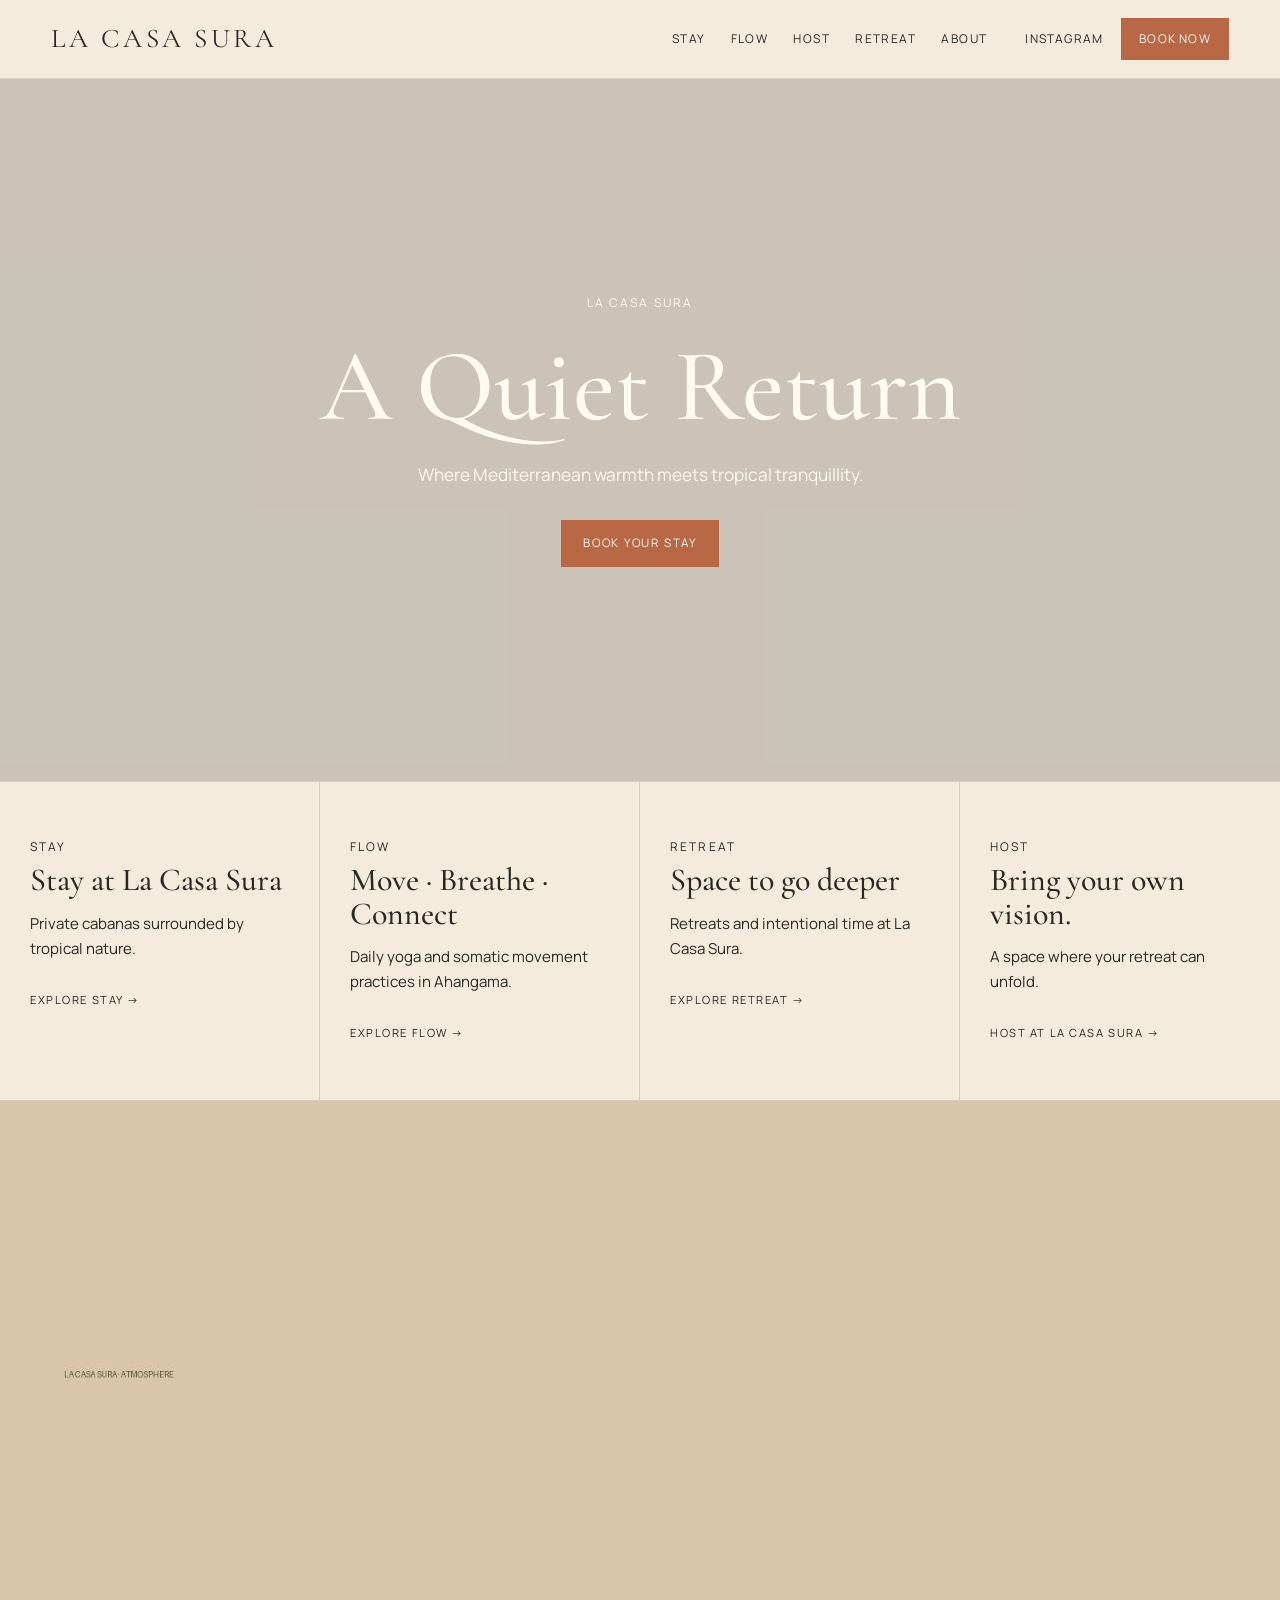
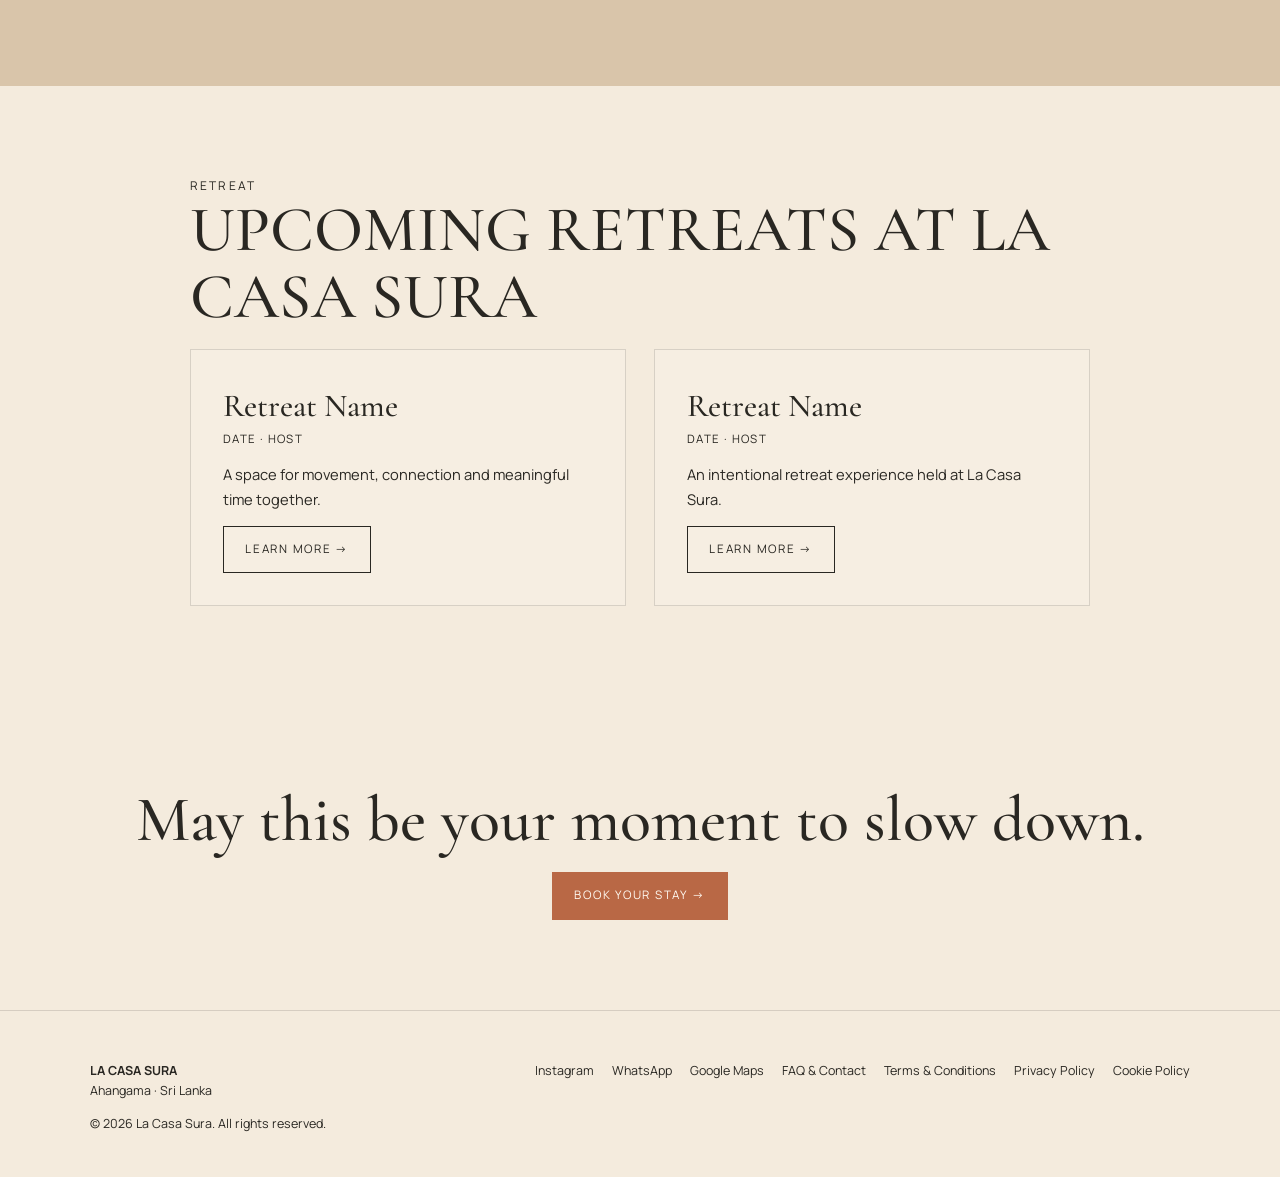
==== index.html @ aa22230a "Initial commit" ====
<!doctype html><html lang='en'><head><title>Home · La Casa Sura</title><meta charset="utf-8"><meta name="viewport" content="width=device-width,initial-scale=1">
<link rel="preconnect" href="https://fonts.googleapis.com"><link rel="preconnect" href="https://fonts.gstatic.com" crossorigin>
<link href="https://fonts.googleapis.com/css2?family=Cormorant+Garamond:wght@400;500;600&family=Manrope:wght@400;500;600&display=swap" rel="stylesheet">
<link rel="stylesheet" href="/css/style.css"></head><body><header class="site-header"><nav class="nav">
<a class="logo" href="/index.html">LA CASA SURA</a>
<div class="navlinks"><a href="/stay.html">STAY</a><a href="/flow.html">FLOW</a><a href="/host.html">HOST</a><a href="/retreat.html">RETREAT</a><a href="/about.html">ABOUT</a></div>
<div class="nav-right"><a href="https://www.instagram.com/lacasura.srilanka/" target="_blank">INSTAGRAM</a><a class="book" href="/booking/">BOOK NOW</a><button class="mobile-menu" aria-label="Menu">☰</button></div>
</nav></header>
<section class="hero"><div class="hero-content"><div class="eyebrow">LA CASA SURA</div><h1>A Quiet Return</h1><p>Where Mediterranean warmth meets tropical tranquillity.</p><a class="btn fill" href="/booking/">BOOK YOUR STAY</a></div></section>
<section class="pillars">
<div class="pillar"><div class="eyebrow">STAY</div><h3>Stay at La Casa Sura</h3><p>Private cabanas surrounded by tropical nature.</p><a href="/stay.html">EXPLORE STAY →</a></div>
<div class="pillar"><div class="eyebrow">FLOW</div><h3>Move · Breathe · Connect</h3><p>Daily yoga and somatic movement practices in Ahangama.</p><a href="/flow.html">EXPLORE FLOW →</a></div>
<div class="pillar"><div class="eyebrow">RETREAT</div><h3>Space to go deeper</h3><p>Retreats and intentional time at La Casa Sura.</p><a href="/retreat.html">EXPLORE RETREAT →</a></div>
<div class="pillar"><div class="eyebrow">HOST</div><h3>Bring your own vision.</h3><p>A space where your retreat can unfold.</p><a href="/host.html">HOST AT LA CASA SURA →</a></div>
</section>
<div class="atmosphere" style="background-image:url('/images/atmosphere.jpg')"></div>
<section class="section"><div class="narrow"><div class="eyebrow">RETREAT</div><h2>UPCOMING RETREATS AT LA CASA SURA</h2><div class="cards">
<div class="card"><h3>Retreat Name</h3><div class="meta">DATE · HOST</div><p>A space for movement, connection and meaningful time together.</p><a class="btn" href="#">LEARN MORE →</a></div>
<div class="card"><h3>Retreat Name</h3><div class="meta">DATE · HOST</div><p>An intentional retreat experience held at La Casa Sura.</p><a class="btn" href="#">LEARN MORE →</a></div>
</div></div></section>
<section class="section center"><h2>May this be your moment to slow down.</h2><a class="btn fill" href="/booking/">BOOK YOUR STAY →</a></section>
<footer><div class="footer-row"><div><strong>LA CASA SURA</strong><br>Ahangama · Sri Lanka</div>
<div class="footer-links"><a href="https://www.instagram.com/lacasura.srilanka/">Instagram</a><a href="https://wa.me/94766082019">WhatsApp</a><a href="https://maps.app.goo.gl/JEANWprcjyL8evJA9">Google Maps</a><a href="/contact.html">FAQ & Contact</a><a href="/legal/terms.html">Terms & Conditions</a><a href="/legal/privacy.html">Privacy Policy</a><a href="/legal/cookies.html">Cookie Policy</a></div></div>
<p>© 2026 La Casa Sura. All rights reserved.</p></footer></body></html>
---- css/style.css ----
:root{
  --ivory:#F4EBDD; --sand:#D9C5AA; --terracotta:#B96845; --olive:#4F5235;
  --sage:#8A9470; --wood:#7A5138; --charcoal:#292722; --white:#fffaf2;
}
*{box-sizing:border-box} html{scroll-behavior:smooth}
body{margin:0;background:var(--ivory);color:var(--charcoal);font-family:Manrope,Arial,sans-serif;line-height:1.65}
h1,h2,h3,.brand{font-family:"Cormorant Garamond",Georgia,serif;font-weight:500;line-height:1.05}
h1{font-size:clamp(3.4rem,8vw,7rem);margin:.2em 0}
h2{font-size:clamp(2.4rem,5vw,4.4rem);margin:0 0 .3em}
h3{font-size:2rem;margin:.2em 0}
p{max-width:720px}.eyebrow{font-size:.75rem;letter-spacing:.18em;text-transform:uppercase}
a{color:inherit;text-decoration:none}.site-header{position:sticky;top:0;z-index:20;background:var(--ivory);border-bottom:1px solid rgba(41,39,34,.12)}
.nav{height:78px;display:flex;align-items:center;gap:28px;padding:0 4vw}
.logo{font-family:"Cormorant Garamond",Georgia,serif;font-size:27px;letter-spacing:.13em;white-space:nowrap}
.navlinks{display:flex;gap:25px;margin-left:auto;font-size:.75rem;letter-spacing:.12em}
.navlinks a:hover{text-decoration:underline;text-underline-offset:5px}.nav-right{display:flex;align-items:center;gap:18px;margin-left:10px;font-size:.75rem;letter-spacing:.1em}
.book{background:var(--terracotta);color:var(--white);padding:11px 18px}.mobile-menu{display:none}
.hero{min-height:78vh;display:grid;place-items:center;text-align:center;position:relative;overflow:hidden}
.hero-media{position:absolute;inset:0;width:100%;height:100%;object-fit:cover}
.hero::after{content:"";position:absolute;inset:0;background:rgba(41,39,34,.2)}
.hero-content{position:relative;z-index:2;color:var(--white);padding:70px 6vw}
.hero-content p{margin:15px auto 30px;font-size:1.08rem}
.btn{display:inline-block;padding:13px 21px;border:1px solid currentColor;font-size:.73rem;letter-spacing:.15em;text-transform:uppercase}
.btn.fill{background:var(--terracotta);border-color:var(--terracotta);color:var(--white)}
.section{padding:90px 7vw}.narrow{max-width:900px;margin:auto}.center{text-align:center;margin-left:auto;margin-right:auto}
.pillars{display:grid;grid-template-columns:repeat(4,1fr);border-top:1px solid rgba(41,39,34,.15);border-bottom:1px solid rgba(41,39,34,.15)}
.pillar{padding:55px 30px;border-right:1px solid rgba(41,39,34,.15)}.pillar:last-child{border-right:0}
.pillar p{font-size:.94rem;min-height:58px}.pillar a{font-size:.7rem;letter-spacing:.14em;text-transform:uppercase}
.atmosphere{height:65vh;min-height:430px;background-size:cover;background-position:center;display:grid;place-items:center}
.cards{display:grid;grid-template-columns:repeat(2,1fr);gap:28px}
.card{border:1px solid rgba(41,39,34,.15);padding:32px;background:rgba(255,255,255,.15)}
.card .meta{font-size:.72rem;letter-spacing:.12em;text-transform:uppercase}.card p{font-size:.92rem}
.room-grid{display:grid;grid-template-columns:repeat(2,1fr);gap:24px}.room{overflow:hidden;background:rgba(255,255,255,.18);border:1px solid rgba(41,39,34,.12)}
.room-media{height:360px;background:var(--sand);background-size:cover;background-position:center}.room-body{padding:28px}.room-body ul{padding-left:20px}
.feature-grid{display:grid;grid-template-columns:repeat(2,1fr);gap:24px}.feature{padding:28px 0;border-top:1px solid rgba(41,39,34,.18)}
.quote{font-family:"Cormorant Garamond",Georgia,serif;font-size:2rem;max-width:780px}
.schedule{width:100%;border-collapse:collapse;margin:25px 0}.schedule td{padding:17px 10px;border-bottom:1px solid rgba(41,39,34,.15)}.schedule td:first-child{width:180px;font-weight:600}
footer{padding:50px 7vw 30px;border-top:1px solid rgba(41,39,34,.15);font-size:.78rem}
.footer-row{display:flex;justify-content:space-between;gap:20px}.footer-links{display:flex;gap:18px;flex-wrap:wrap}
.faq{border-top:1px solid rgba(41,39,34,.15)}details{border-bottom:1px solid rgba(41,39,34,.15);padding:20px 0}summary{cursor:pointer;font-weight:600}
.form{max-width:760px}.field{margin:16px 0}.field label{display:block;font-size:.75rem;letter-spacing:.1em;text-transform:uppercase;margin-bottom:7px}.field input,.field textarea,.field select{width:100%;padding:13px;border:1px solid rgba(41,39,34,.3);background:transparent;font:inherit}.field textarea{min-height:150px}
@media(max-width:900px){.nav{height:70px}.navlinks{display:none}.nav-right{margin-left:auto}.mobile-menu{display:block;border:0;background:none;font-size:1.2rem}.pillars,.room-grid,.cards,.feature-grid{grid-template-columns:1fr}.pillar{border-right:0;border-bottom:1px solid rgba(41,39,34,.15)}.pillar:last-child{border-bottom:0}.section{padding:65px 6vw}.hero{min-height:72vh}.footer-row{flex-direction:column}}
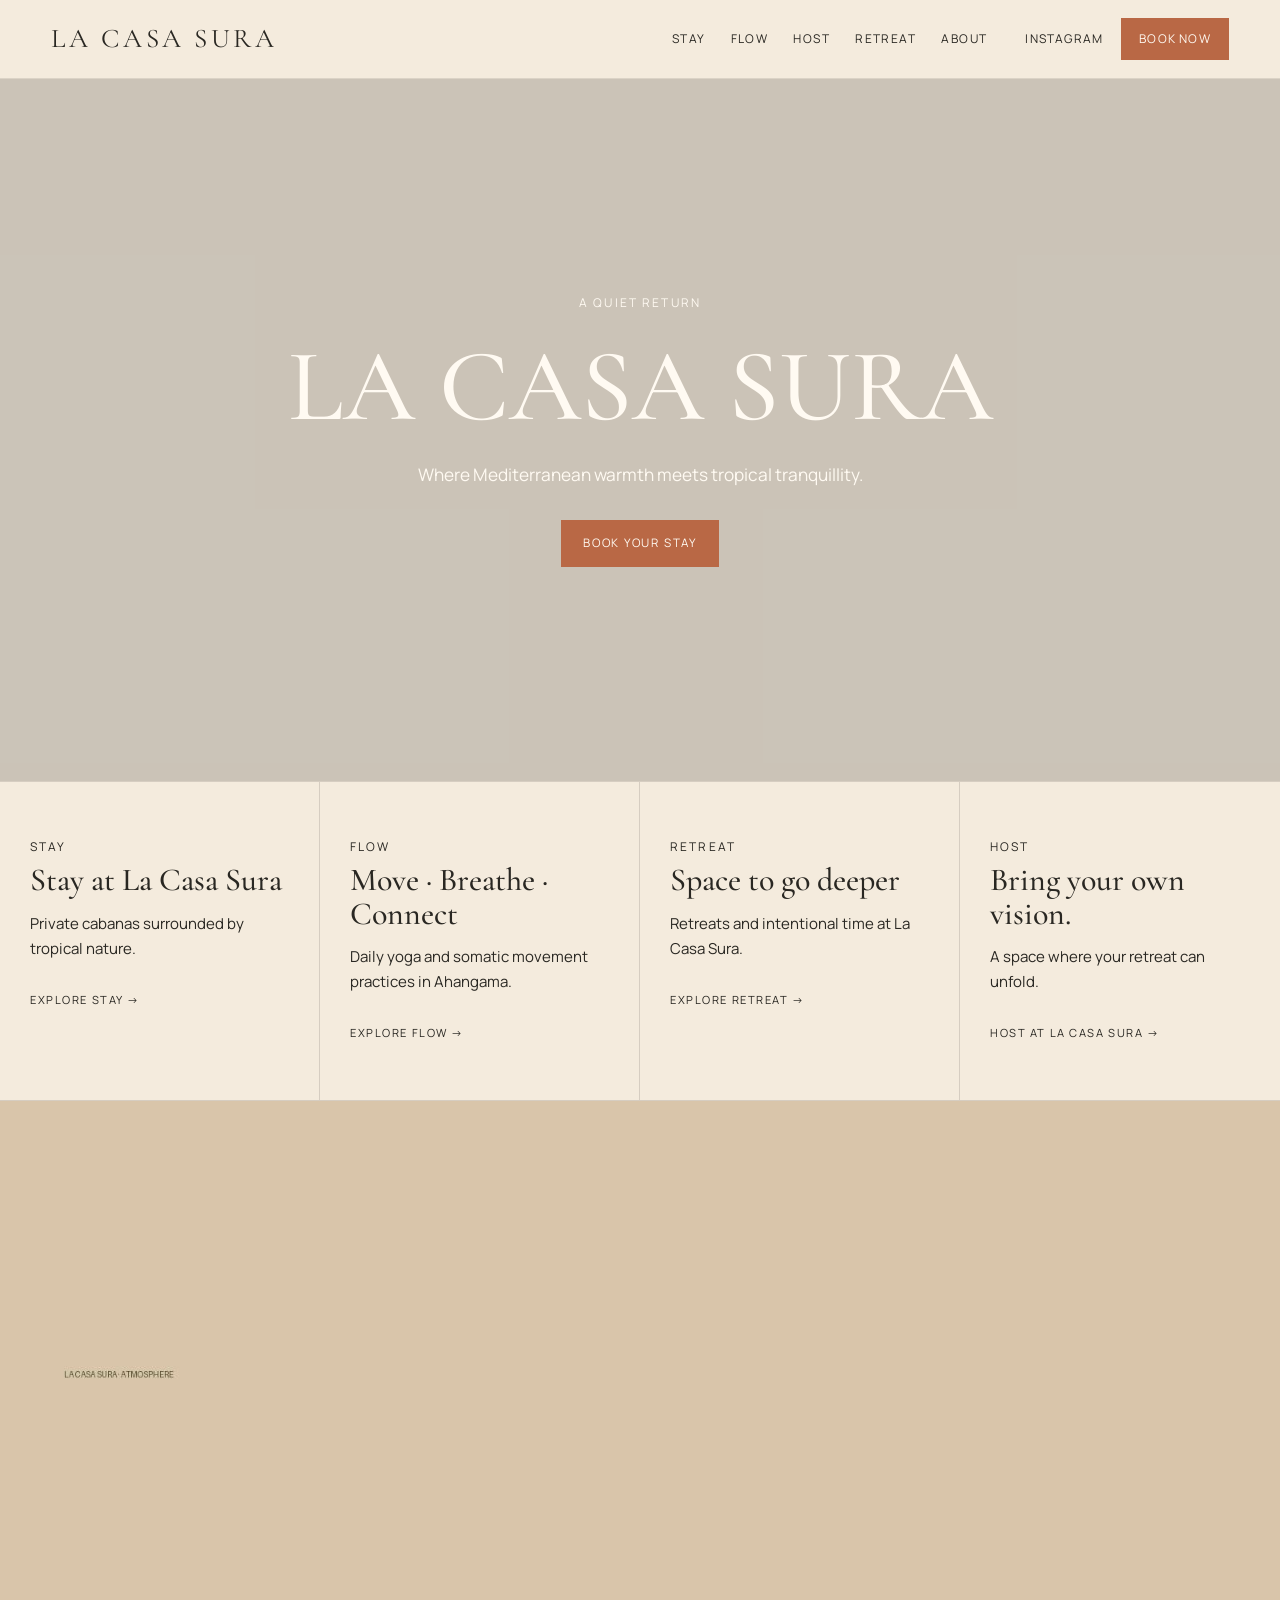
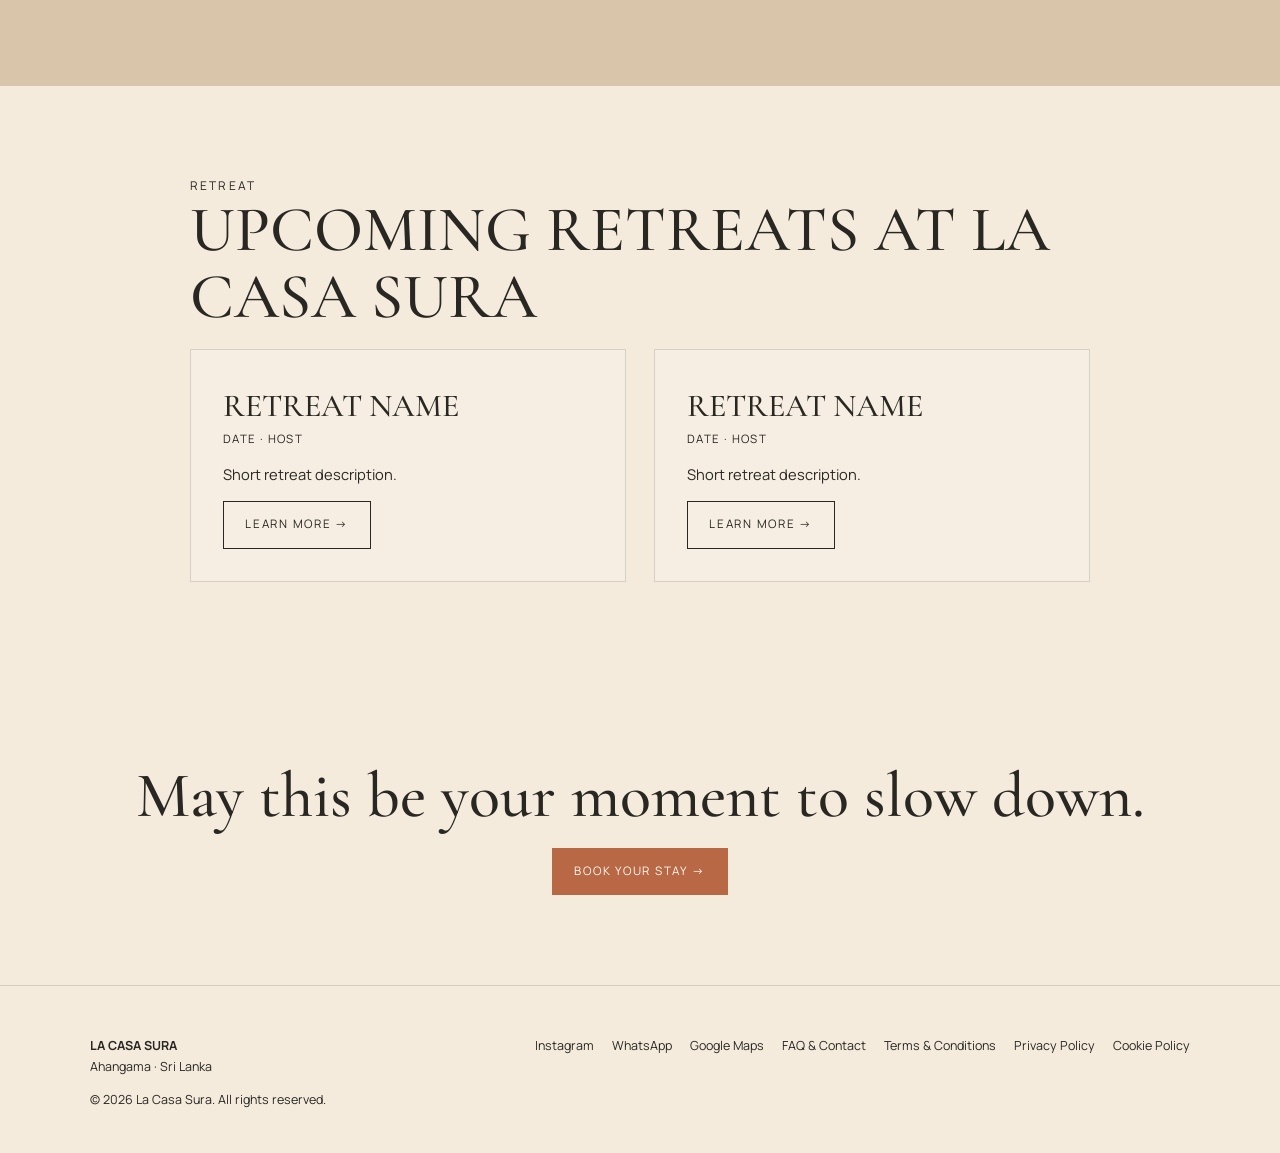
==== commit 26972a3e: "Update homepage copy" ====
--- a/index.html
+++ b/index.html
@@ -6,7 +6,7 @@
 <div class="navlinks"><a href="/stay.html">STAY</a><a href="/flow.html">FLOW</a><a href="/host.html">HOST</a><a href="/retreat.html">RETREAT</a><a href="/about.html">ABOUT</a></div>
 <div class="nav-right"><a href="https://www.instagram.com/lacasura.srilanka/" target="_blank">INSTAGRAM</a><a class="book" href="/booking/">BOOK NOW</a><button class="mobile-menu" aria-label="Menu">☰</button></div>
 </nav></header>
-<section class="hero"><div class="hero-content"><div class="eyebrow">LA CASA SURA</div><h1>A Quiet Return</h1><p>Where Mediterranean warmth meets tropical tranquillity.</p><a class="btn fill" href="/booking/">BOOK YOUR STAY</a></div></section>
+<section class="hero"><div class="hero-content"><div class="eyebrow">A Quiet Return</div><h1>LA CASA SURA</h1><p>Where Mediterranean warmth meets tropical tranquillity.</p><a class="btn fill" href="/booking/">BOOK YOUR STAY</a></div></section>
 <section class="pillars">
 <div class="pillar"><div class="eyebrow">STAY</div><h3>Stay at La Casa Sura</h3><p>Private cabanas surrounded by tropical nature.</p><a href="/stay.html">EXPLORE STAY →</a></div>
 <div class="pillar"><div class="eyebrow">FLOW</div><h3>Move · Breathe · Connect</h3><p>Daily yoga and somatic movement practices in Ahangama.</p><a href="/flow.html">EXPLORE FLOW →</a></div>
@@ -15,10 +15,10 @@
 </section>
 <div class="atmosphere" style="background-image:url('/images/atmosphere.jpg')"></div>
 <section class="section"><div class="narrow"><div class="eyebrow">RETREAT</div><h2>UPCOMING RETREATS AT LA CASA SURA</h2><div class="cards">
-<div class="card"><h3>Retreat Name</h3><div class="meta">DATE · HOST</div><p>A space for movement, connection and meaningful time together.</p><a class="btn" href="#">LEARN MORE →</a></div>
-<div class="card"><h3>Retreat Name</h3><div class="meta">DATE · HOST</div><p>An intentional retreat experience held at La Casa Sura.</p><a class="btn" href="#">LEARN MORE →</a></div>
+<div class="card"><h3>RETREAT NAME</h3><div class="meta">DATE · HOST</div><p>Short retreat description.</p><a class="btn" href="#">LEARN MORE →</a></div>
+<div class="card"><h3>RETREAT NAME</h3><div class="meta">DATE · HOST</div><p>Short retreat description.</p><a class="btn" href="#">LEARN MORE →</a></div>
 </div></div></section>
 <section class="section center"><h2>May this be your moment to slow down.</h2><a class="btn fill" href="/booking/">BOOK YOUR STAY →</a></section>
 <footer><div class="footer-row"><div><strong>LA CASA SURA</strong><br>Ahangama · Sri Lanka</div>
 <div class="footer-links"><a href="https://www.instagram.com/lacasura.srilanka/">Instagram</a><a href="https://wa.me/94766082019">WhatsApp</a><a href="https://maps.app.goo.gl/JEANWprcjyL8evJA9">Google Maps</a><a href="/contact.html">FAQ & Contact</a><a href="/legal/terms.html">Terms & Conditions</a><a href="/legal/privacy.html">Privacy Policy</a><a href="/legal/cookies.html">Cookie Policy</a></div></div>
-<p>© 2026 La Casa Sura. All rights reserved.</p></footer></body></html>+<p>© 2026 La Casa Sura. All rights reserved.</p></footer></body></html>
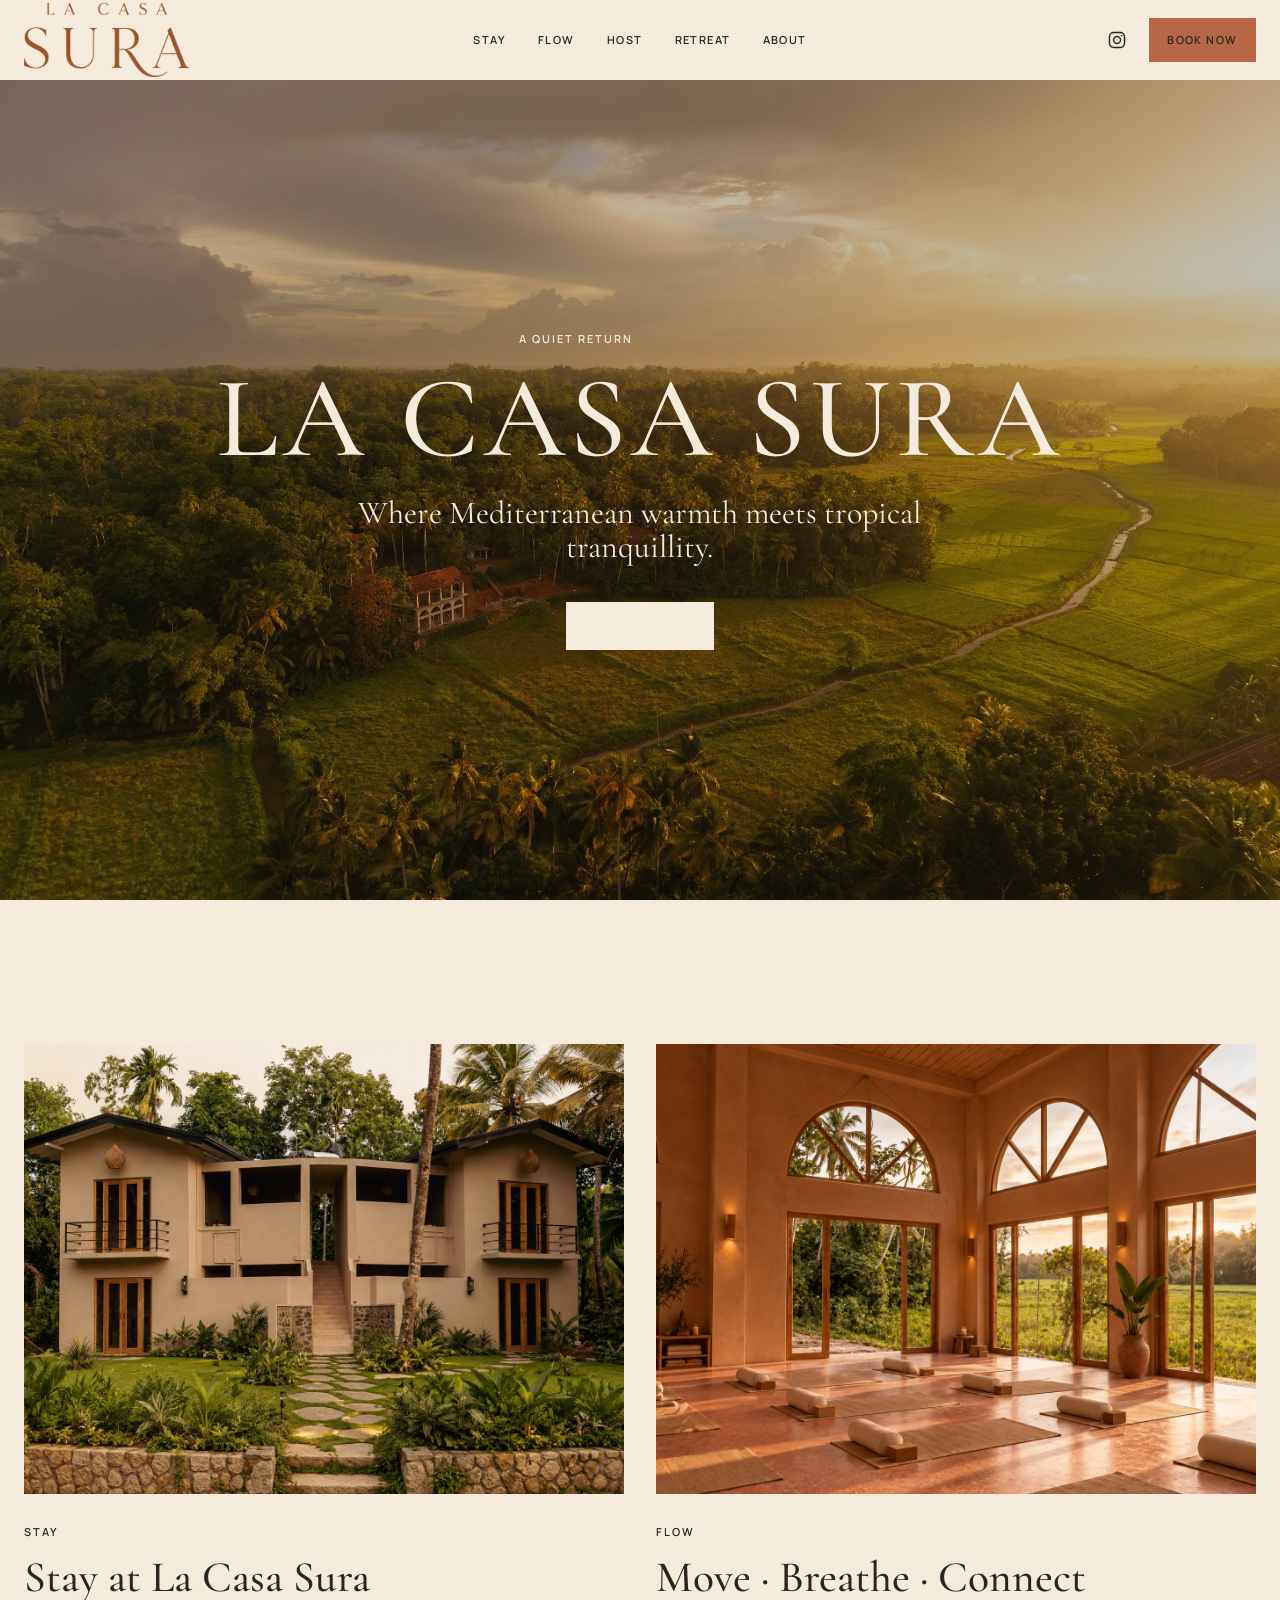
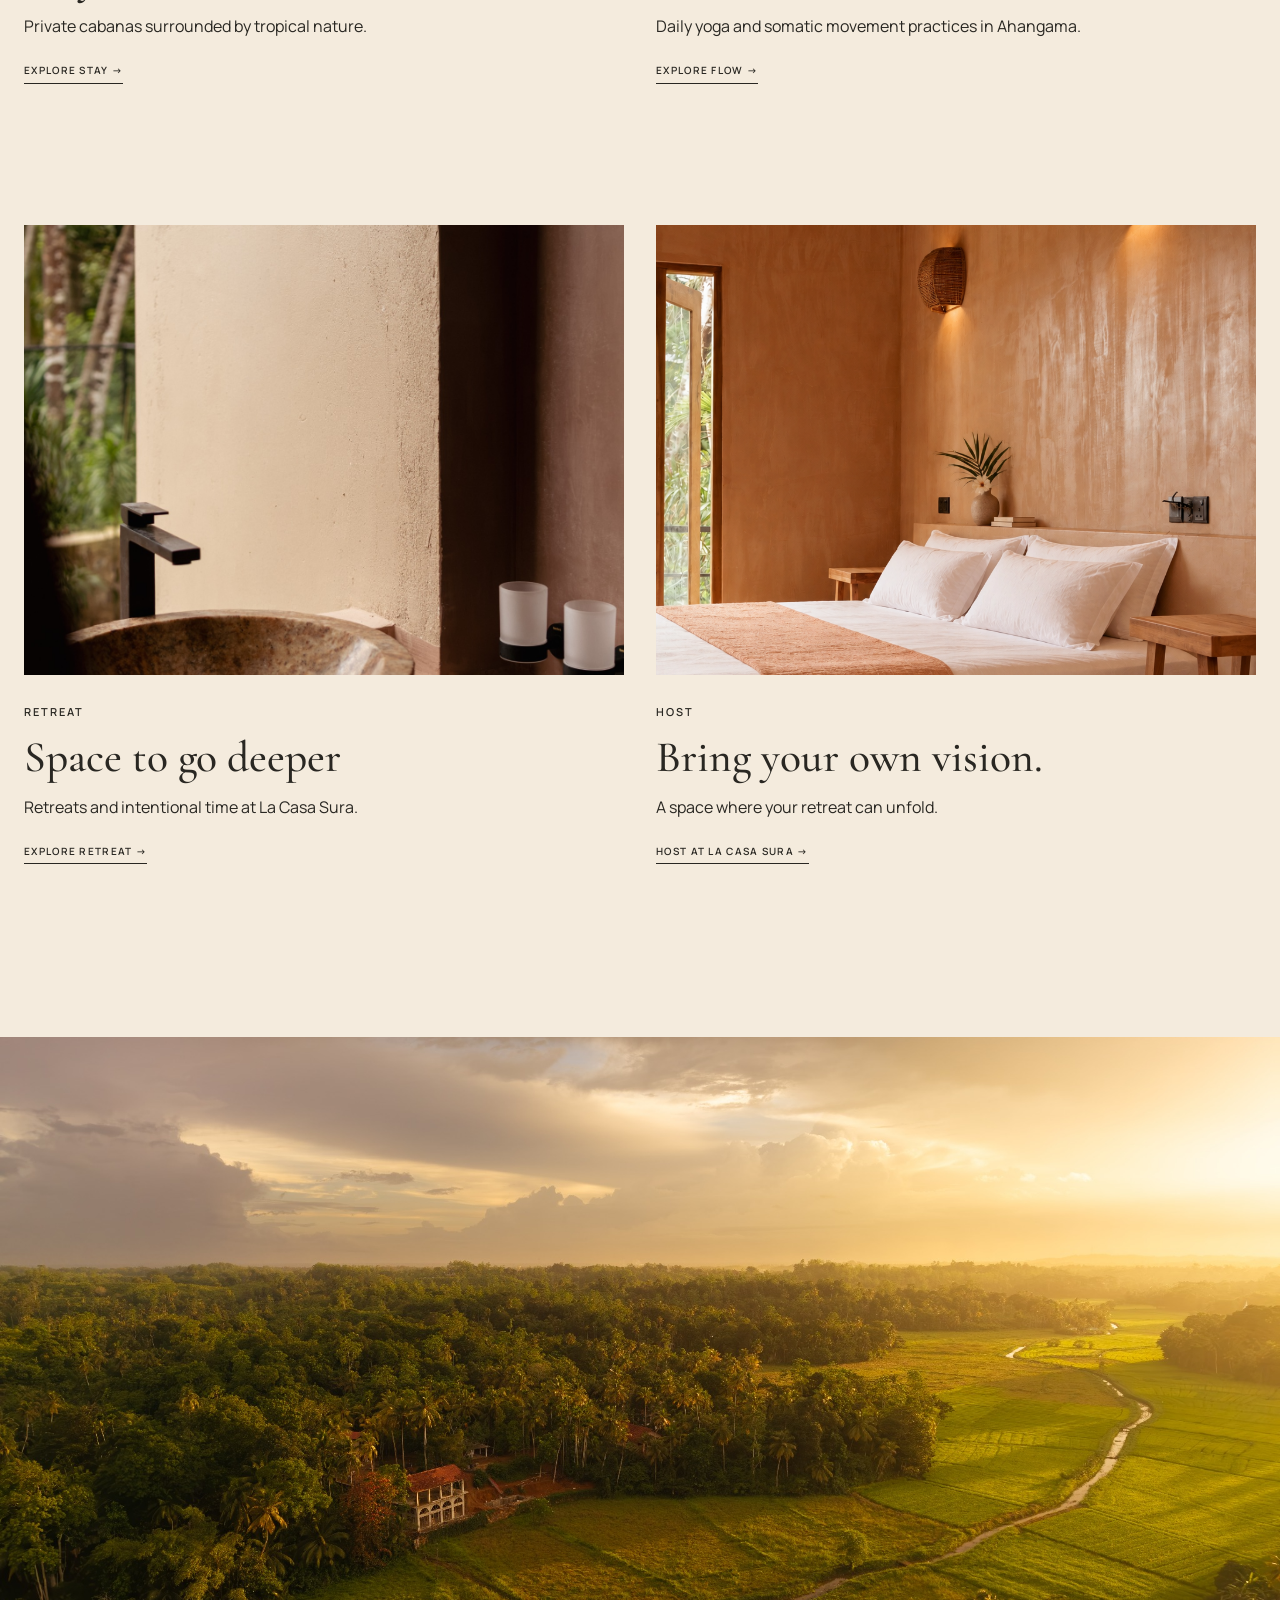
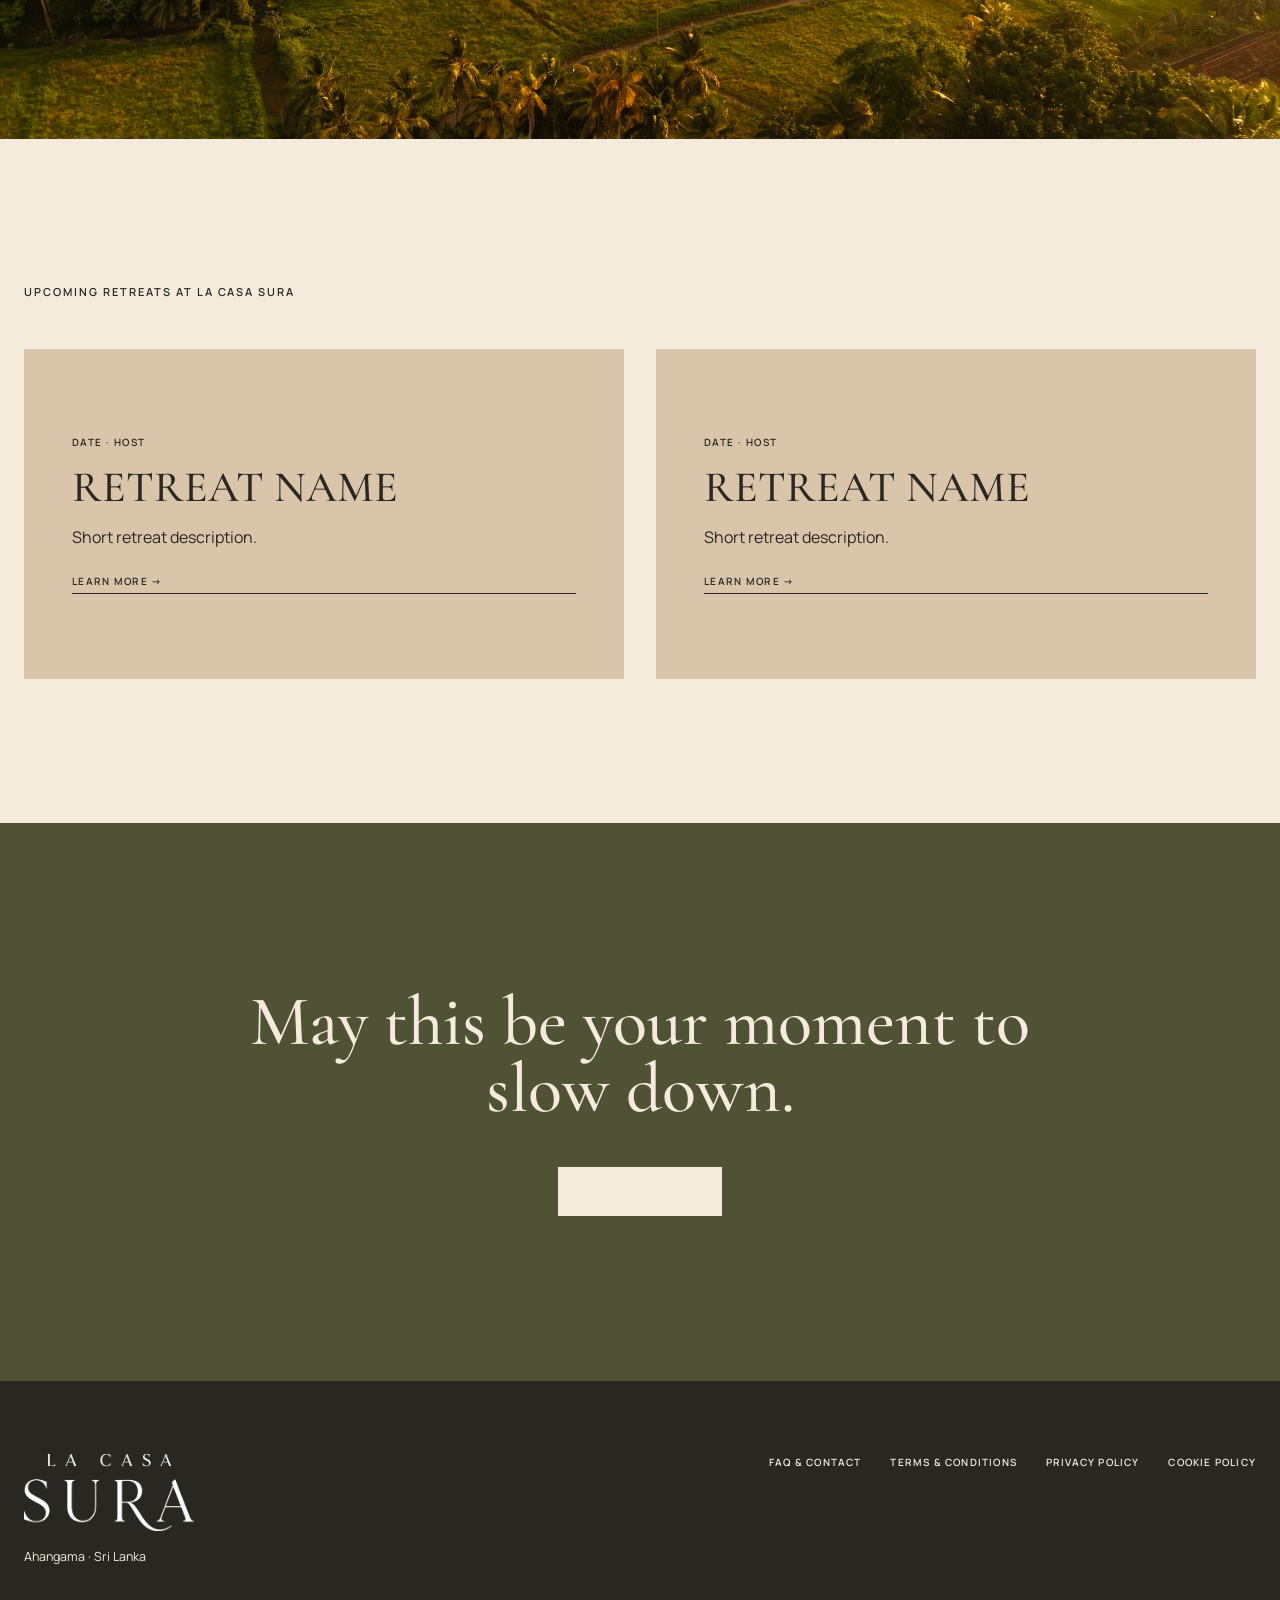
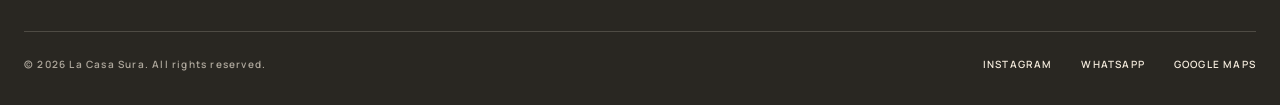
==== commit 13dcbbee: "Preserve current website build" ====
--- a/index.html
+++ b/index.html
@@ -1,24 +1,117 @@
-<!doctype html><html lang='en'><head><title>Home · La Casa Sura</title><meta charset="utf-8"><meta name="viewport" content="width=device-width,initial-scale=1">
-<link rel="preconnect" href="https://fonts.googleapis.com"><link rel="preconnect" href="https://fonts.gstatic.com" crossorigin>
-<link href="https://fonts.googleapis.com/css2?family=Cormorant+Garamond:wght@400;500;600&family=Manrope:wght@400;500;600&display=swap" rel="stylesheet">
-<link rel="stylesheet" href="/css/style.css"></head><body><header class="site-header"><nav class="nav">
-<a class="logo" href="/index.html">LA CASA SURA</a>
-<div class="navlinks"><a href="/stay.html">STAY</a><a href="/flow.html">FLOW</a><a href="/host.html">HOST</a><a href="/retreat.html">RETREAT</a><a href="/about.html">ABOUT</a></div>
-<div class="nav-right"><a href="https://www.instagram.com/lacasura.srilanka/" target="_blank">INSTAGRAM</a><a class="book" href="/booking/">BOOK NOW</a><button class="mobile-menu" aria-label="Menu">☰</button></div>
-</nav></header>
-<section class="hero"><div class="hero-content"><div class="eyebrow">A Quiet Return</div><h1>LA CASA SURA</h1><p>Where Mediterranean warmth meets tropical tranquillity.</p><a class="btn fill" href="/booking/">BOOK YOUR STAY</a></div></section>
-<section class="pillars">
-<div class="pillar"><div class="eyebrow">STAY</div><h3>Stay at La Casa Sura</h3><p>Private cabanas surrounded by tropical nature.</p><a href="/stay.html">EXPLORE STAY →</a></div>
-<div class="pillar"><div class="eyebrow">FLOW</div><h3>Move · Breathe · Connect</h3><p>Daily yoga and somatic movement practices in Ahangama.</p><a href="/flow.html">EXPLORE FLOW →</a></div>
-<div class="pillar"><div class="eyebrow">RETREAT</div><h3>Space to go deeper</h3><p>Retreats and intentional time at La Casa Sura.</p><a href="/retreat.html">EXPLORE RETREAT →</a></div>
-<div class="pillar"><div class="eyebrow">HOST</div><h3>Bring your own vision.</h3><p>A space where your retreat can unfold.</p><a href="/host.html">HOST AT LA CASA SURA →</a></div>
-</section>
-<div class="atmosphere" style="background-image:url('/images/atmosphere.jpg')"></div>
-<section class="section"><div class="narrow"><div class="eyebrow">RETREAT</div><h2>UPCOMING RETREATS AT LA CASA SURA</h2><div class="cards">
-<div class="card"><h3>RETREAT NAME</h3><div class="meta">DATE · HOST</div><p>Short retreat description.</p><a class="btn" href="#">LEARN MORE →</a></div>
-<div class="card"><h3>RETREAT NAME</h3><div class="meta">DATE · HOST</div><p>Short retreat description.</p><a class="btn" href="#">LEARN MORE →</a></div>
-</div></div></section>
-<section class="section center"><h2>May this be your moment to slow down.</h2><a class="btn fill" href="/booking/">BOOK YOUR STAY →</a></section>
-<footer><div class="footer-row"><div><strong>LA CASA SURA</strong><br>Ahangama · Sri Lanka</div>
-<div class="footer-links"><a href="https://www.instagram.com/lacasura.srilanka/">Instagram</a><a href="https://wa.me/94766082019">WhatsApp</a><a href="https://maps.app.goo.gl/JEANWprcjyL8evJA9">Google Maps</a><a href="/contact.html">FAQ & Contact</a><a href="/legal/terms.html">Terms & Conditions</a><a href="/legal/privacy.html">Privacy Policy</a><a href="/legal/cookies.html">Cookie Policy</a></div></div>
-<p>© 2026 La Casa Sura. All rights reserved.</p></footer></body></html>
+<!doctype html>
+<html lang="en">
+<head>
+  <meta charset="utf-8">
+  <meta name="viewport" content="width=device-width, initial-scale=1">
+  <title>La Casa Sura | A Quiet Return</title>
+  <meta name="description" content="La Casa Sura — private cabanas, yoga and retreats in Ahangama, Sri Lanka.">
+  <link rel="preconnect" href="https://fonts.googleapis.com">
+  <link rel="preconnect" href="https://fonts.gstatic.com" crossorigin>
+  <link href="https://fonts.googleapis.com/css2?family=Cormorant+Garamond:wght@400;500;600&family=Manrope:wght@400;500;600&display=swap" rel="stylesheet">
+  <link rel="stylesheet" href="/css/style.css">
+  <style>
+    .home { --home-ivory:#f4ebdd; --home-sand:#d9c5aa; --home-olive:#4f5235; --home-charcoal:#292722; --home-terracotta:#b96845; background:var(--home-ivory); color:var(--home-charcoal); }
+    .home *, .home *::before, .home *::after { box-sizing:border-box; }
+    .home a { color:inherit; text-decoration:none; }
+    .home-header { position:sticky; top:0; z-index:30; background:var(--home-ivory); }
+    .home-nav { width:min(calc(100% - 3rem), 1320px); min-height:80px; margin:auto; display:grid; grid-template-columns:1fr auto 1fr; align-items:center; gap:2.5rem; }
+    .home-brand { width:165px; }
+    .home-brand img { display:block; width:100%; height:auto; }
+    .home-links { display:flex; justify-content:center; gap:2rem; font-size:11px; font-weight:600; letter-spacing:.13em; }
+    .home-links a, .home-instagram { transition:opacity .25s ease; }
+    .home-links a:hover, .home-instagram:hover { opacity:.55; }
+    .home-actions { justify-self:end; display:flex; align-items:center; gap:1.35rem; font-size:11px; font-weight:600; letter-spacing:.13em; }
+    .home-instagram { display:flex; align-items:center; }
+    .home-instagram svg { width:20px; height:20px; }
+    .home-book { padding:.8rem 1.15rem; background:var(--home-terracotta); color:var(--home-ivory); }
+    .home-menu-button { display:none; width:42px; height:42px; border:0; background:transparent; cursor:pointer; }
+    .home-menu-button span { display:block; width:22px; height:1px; margin:6px auto; background:var(--home-charcoal); }
+    .home-mobile { display:none; padding:2.25rem 1.5rem 3rem; border-top:1px solid rgba(41,39,34,.12); }
+    .home-mobile.is-open { display:block; }
+    .home-mobile nav { display:flex; flex-direction:column; gap:1rem; }
+    .home-mobile nav a { font-family:"Cormorant Garamond", Georgia, serif; font-size:2.6rem; line-height:1; }
+    .home-hero { position:relative; min-height:calc(100svh - 80px); display:grid; place-items:center; overflow:hidden; background:var(--home-charcoal); }
+    .home-hero-media { position:absolute; inset:0; width:100%; height:100%; object-fit:cover; }
+    .home-hero::after { content:""; position:absolute; inset:0; background:rgba(25,23,20,.28); }
+    .home-hero-content { position:relative; z-index:1; padding:2rem; color:var(--home-ivory); text-align:center; animation:home-rise 1s cubic-bezier(.22,.61,.36,1) both; }
+    .home-eyebrow { margin:0 0 1rem; font-size:11px; font-weight:600; letter-spacing:.18em; text-transform:uppercase; }
+    .home-hero h1, .home h2, .home h3 { font-family:"Cormorant Garamond", Georgia, serif; font-weight:500; line-height:.95; }
+    .home-hero h1 { margin:0 0 1.4rem; font-size:clamp(4rem, 9vw, 8.5rem); letter-spacing:.04em; }
+    .home-subtitle { max-width:640px; margin:0 auto 2.4rem; font-family:"Cormorant Garamond", Georgia, serif; font-size:clamp(1.45rem, 2.5vw, 2.1rem); line-height:1.05; }
+    .home-button { display:inline-flex; align-items:center; justify-content:center; padding:1rem 1.45rem; background:var(--home-ivory); color:var(--home-charcoal); font-size:10px; font-weight:600; letter-spacing:.15em; text-transform:uppercase; transition:transform .25s ease, opacity .25s ease; }
+    .home-button:hover { transform:translateY(-2px); opacity:.88; }
+    .home-pillars { padding:9rem 1.5rem; }
+    .home-pillar-grid { width:min(100%, 1320px); margin:auto; display:grid; grid-template-columns:repeat(2, 1fr); gap:7rem 2rem; }
+    .home-pillar-image { aspect-ratio:4 / 3; overflow:hidden; }
+    .home-pillar-image img { width:100%; height:100%; object-fit:cover; transition:transform 1s cubic-bezier(.22,.61,.36,1); }
+    .home-pillar:hover .home-pillar-image img { transform:scale(1.025); }
+    .home-pillar-copy { padding:1.8rem 0; }
+    .home-pillar-copy h2 { margin:0 0 1rem; font-size:clamp(2.2rem, 3.4vw, 3.2rem); }
+    .home-pillar-copy p:not(.home-eyebrow) { max-width:530px; margin:0; line-height:1.6; }
+    .home-text-link { display:inline-block; margin-top:1.4rem; padding-bottom:4px; border-bottom:1px solid currentColor; font-size:10px; font-weight:600; letter-spacing:.13em; }
+    .home-atmosphere { height:78vh; min-height:520px; overflow:hidden; }
+    .home-atmosphere img { width:100%; height:100%; object-fit:cover; }
+    .home-retreats { padding:9rem 1.5rem; }
+    .home-retreats-inner { width:min(100%, 1320px); margin:auto; }
+    .home-retreats-title { margin:0 0 3rem; }
+    .home-retreat-grid { display:grid; grid-template-columns:repeat(2, 1fr); gap:2rem; }
+    .home-retreat-card { min-height:330px; padding:3rem; display:grid; align-content:center; background:var(--home-sand); }
+    .home-retreat-meta { margin:0 0 1rem; font-size:10px; font-weight:600; letter-spacing:.14em; }
+    .home-retreat-card h3 { margin:0 0 1rem; font-size:clamp(2.2rem, 3.4vw, 3.2rem); }
+    .home-retreat-card p:not(.home-retreat-meta) { max-width:460px; margin:0; }
+    .home-final { min-height:62vh; padding:8rem 1.5rem; display:grid; place-items:center; background:var(--home-olive); color:var(--home-ivory); text-align:center; }
+    .home-final h2 { max-width:900px; margin:0 auto 2.8rem; font-size:clamp(3rem, 5.5vw, 5rem); }
+    .home-footer { padding:4.5rem 1.5rem 2rem; background:var(--home-charcoal); color:var(--home-ivory); }
+    .home-footer-main, .home-footer-bottom { width:min(100%, 1320px); margin:auto; }
+    .home-footer-main { display:flex; justify-content:space-between; gap:3rem; padding-bottom:4rem; }
+    .home-footer-brand { display:block; width:170px; margin:0 0 1rem; filter:brightness(0) invert(1); }
+    .home-footer-main p { margin:0; }
+    .home-footer-links, .home-footer-bottom div { display:flex; flex-wrap:wrap; gap:1.3rem 1.8rem; align-content:flex-start; justify-content:flex-end; }
+    .home-footer-links a, .home-footer-bottom { font-size:10px; font-weight:600; letter-spacing:.12em; }
+    .home-footer-bottom { padding-top:1.5rem; border-top:1px solid rgba(244,235,221,.18); display:flex; justify-content:space-between; gap:2rem; }
+    .home-footer-bottom p { margin:0; opacity:.65; }
+    @keyframes home-rise { from { opacity:0; transform:translateY(18px); } to { opacity:1; transform:translateY(0); } }
+    @media (max-width:950px) { .home-links, .home-instagram { display:none; } .home-menu-button { display:block; } .home-nav { min-height:72px; width:min(calc(100% - 2rem), 1320px); grid-template-columns:1fr auto; } .home-hero { min-height:calc(100svh - 72px); } .home-pillars, .home-retreats { padding:6.5rem 1.25rem; } .home-pillar-grid, .home-retreat-grid { grid-template-columns:1fr; gap:5rem; } .home-retreat-grid { gap:1.5rem; } .home-atmosphere { height:62vh; } }
+    @media (max-width:600px) { .home-brand { width:145px; } .home-actions { gap:.5rem; } .home-book { padding:.7rem .8rem; font-size:9px; } .home-hero h1 { font-size:clamp(3.5rem, 17vw, 5rem); } .home-hero-content { padding:1.25rem; } .home-subtitle { max-width:330px; font-size:1.45rem; } .home-atmosphere { height:54vh; min-height:390px; } .home-retreat-card { min-height:300px; padding:2rem 1.5rem; } .home-final { min-height:55vh; } .home-footer-main, .home-footer-bottom { flex-direction:column; } .home-footer-links { justify-content:flex-start; } .home-footer-bottom div { flex-direction:column; gap:.8rem; } }
+  </style>
+</head>
+<body class="home">
+  <header class="home-header">
+    <div class="home-nav">
+      <a class="home-brand" href="/index.html" aria-label="La Casa Sura home"><img src="/images/brand/la-casa-sura-wordmark.png" alt="La Casa Sura"></a>
+      <nav class="home-links" aria-label="Main navigation">
+        <a href="/stay.html">STAY</a><a href="/flow.html">FLOW</a><a href="/host.html">HOST</a><a href="/retreat.html">RETREAT</a><a href="/about.html">ABOUT</a>
+      </nav>
+      <div class="home-actions">
+        <a class="home-instagram" href="https://www.instagram.com/lacasura.srilanka/" target="_blank" rel="noopener" aria-label="Instagram"><svg viewBox="0 0 24 24" aria-hidden="true"><rect x="3" y="3" width="18" height="18" rx="5" fill="none" stroke="currentColor" stroke-width="1.7"/><circle cx="12" cy="12" r="4.2" fill="none" stroke="currentColor" stroke-width="1.7"/><circle cx="17.5" cy="6.7" r="1" fill="currentColor"/></svg></a>
+        <a class="home-book" href="/booking/">BOOK NOW</a>
+        <button class="home-menu-button" type="button" aria-label="Open menu" aria-expanded="false"><span></span><span></span></button>
+      </div>
+    </div>
+    <div class="home-mobile"><nav aria-label="Mobile navigation"><a href="/stay.html">STAY</a><a href="/flow.html">FLOW</a><a href="/host.html">HOST</a><a href="/retreat.html">RETREAT</a><a href="/about.html">ABOUT</a><a href="/contact.html">CONTACT</a></nav></div>
+  </header>
+  <main>
+    <section class="home-hero">
+      <video class="home-hero-media" autoplay muted loop playsinline poster="/images/home/drone-fallback.jpg"><source src="/images/home/hero-video.mp4" type="video/mp4"></video>
+      <div class="home-hero-content"><p class="home-eyebrow">A Quiet Return</p><h1>LA CASA SURA</h1><p class="home-subtitle">Where Mediterranean warmth meets tropical tranquillity.</p><a class="home-button" href="/booking/">BOOK YOUR STAY</a></div>
+    </section>
+    <section class="home-pillars">
+      <div class="home-pillar-grid">
+        <article class="home-pillar"><div class="home-pillar-image"><img src="/images/home/stay.jpg" alt="Private cabanas at La Casa Sura" loading="lazy"></div><div class="home-pillar-copy"><p class="home-eyebrow">STAY</p><h2>Stay at La Casa Sura</h2><p>Private cabanas surrounded by tropical nature.</p><a class="home-text-link" href="/stay.html">EXPLORE STAY →</a></div></article>
+        <article class="home-pillar"><div class="home-pillar-image"><img src="/images/home/flow.jpg" alt="Movement at La Casa Sura" loading="lazy"></div><div class="home-pillar-copy"><p class="home-eyebrow">FLOW</p><h2>Move · Breathe · Connect</h2><p>Daily yoga and somatic movement practices in Ahangama.</p><a class="home-text-link" href="/flow.html">EXPLORE FLOW →</a></div></article>
+        <article class="home-pillar"><div class="home-pillar-image"><img src="/images/home/retreat.jpg" alt="Tropical nature at La Casa Sura" loading="lazy"></div><div class="home-pillar-copy"><p class="home-eyebrow">RETREAT</p><h2>Space to go deeper</h2><p>Retreats and intentional time at La Casa Sura.</p><a class="home-text-link" href="/retreat.html">EXPLORE RETREAT →</a></div></article>
+        <article class="home-pillar"><div class="home-pillar-image"><img src="/images/home/host.jpg" alt="La Casa Sura property" loading="lazy"></div><div class="home-pillar-copy"><p class="home-eyebrow">HOST</p><h2>Bring your own vision.</h2><p>A space where your retreat can unfold.</p><a class="home-text-link" href="/host.html">HOST AT LA CASA SURA →</a></div></article>
+      </div>
+    </section>
+    <section class="home-atmosphere"><img src="/images/home/atmosphere.jpg" alt="La Casa Sura at golden hour" loading="lazy"></section>
+    <section class="home-retreats"><div class="home-retreats-inner"><p class="home-eyebrow home-retreats-title">UPCOMING RETREATS AT LA CASA SURA</p><div class="home-retreat-grid"><article class="home-retreat-card"><p class="home-retreat-meta">DATE · HOST</p><h3>RETREAT NAME</h3><p>Short retreat description.</p><a class="home-text-link" href="#">LEARN MORE →</a></article><article class="home-retreat-card"><p class="home-retreat-meta">DATE · HOST</p><h3>RETREAT NAME</h3><p>Short retreat description.</p><a class="home-text-link" href="#">LEARN MORE →</a></article></div></div></section>
+    <section class="home-final"><div><h2>May this be your moment to slow down.</h2><a class="home-button" href="/booking/">BOOK YOUR STAY →</a></div></section>
+  </main>
+  <footer class="home-footer"><div class="home-footer-main"><div><img class="home-footer-brand" src="/images/brand/la-casa-sura-wordmark.png" alt="La Casa Sura"><p>Ahangama · Sri Lanka</p></div><div class="home-footer-links"><a href="/contact.html">FAQ & CONTACT</a><a href="/legal/terms.html">TERMS & CONDITIONS</a><a href="/legal/privacy.html">PRIVACY POLICY</a><a href="/legal/cookies.html">COOKIE POLICY</a></div></div><div class="home-footer-bottom"><p>© 2026 La Casa Sura. All rights reserved.</p><div><a href="https://www.instagram.com/lacasura.srilanka/" target="_blank" rel="noopener">INSTAGRAM</a><a href="https://wa.me/94766082019">WHATSAPP</a><a href="https://maps.app.goo.gl/JEANWprcjyL8evJA9" target="_blank" rel="noopener">GOOGLE MAPS</a></div></div></footer>
+  <script>
+    const menuButton = document.querySelector('.home-menu-button');
+    const mobileMenu = document.querySelector('.home-mobile');
+    menuButton.addEventListener('click', () => { const open = mobileMenu.classList.toggle('is-open'); menuButton.setAttribute('aria-expanded', String(open)); });
+  </script>
+</body>
+</html>
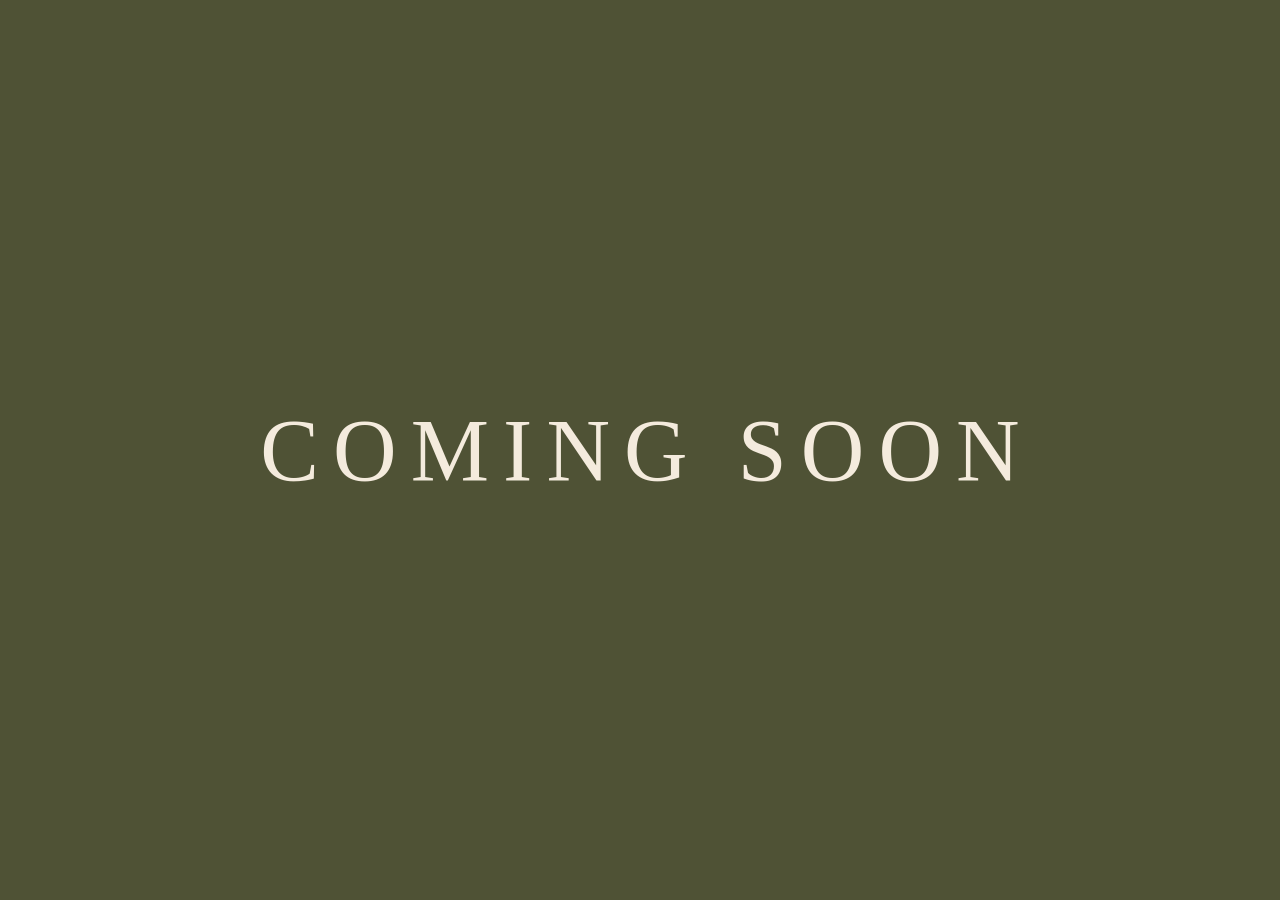
==== commit a4d8be1e: "Show coming soon landing page" ====
--- a/index.html
+++ b/index.html
@@ -3,115 +3,17 @@
 <head>
   <meta charset="utf-8">
   <meta name="viewport" content="width=device-width, initial-scale=1">
-  <title>La Casa Sura | A Quiet Return</title>
-  <meta name="description" content="La Casa Sura — private cabanas, yoga and retreats in Ahangama, Sri Lanka.">
-  <link rel="preconnect" href="https://fonts.googleapis.com">
-  <link rel="preconnect" href="https://fonts.gstatic.com" crossorigin>
-  <link href="https://fonts.googleapis.com/css2?family=Cormorant+Garamond:wght@400;500;600&family=Manrope:wght@400;500;600&display=swap" rel="stylesheet">
-  <link rel="stylesheet" href="/css/style.css">
+  <title>Coming Soon | La Casa Sura</title>
+  <meta name="robots" content="noindex, nofollow">
   <style>
-    .home { --home-ivory:#f4ebdd; --home-sand:#d9c5aa; --home-olive:#4f5235; --home-charcoal:#292722; --home-terracotta:#b96845; background:var(--home-ivory); color:var(--home-charcoal); }
-    .home *, .home *::before, .home *::after { box-sizing:border-box; }
-    .home a { color:inherit; text-decoration:none; }
-    .home-header { position:sticky; top:0; z-index:30; background:var(--home-ivory); }
-    .home-nav { width:min(calc(100% - 3rem), 1320px); min-height:80px; margin:auto; display:grid; grid-template-columns:1fr auto 1fr; align-items:center; gap:2.5rem; }
-    .home-brand { width:165px; }
-    .home-brand img { display:block; width:100%; height:auto; }
-    .home-links { display:flex; justify-content:center; gap:2rem; font-size:11px; font-weight:600; letter-spacing:.13em; }
-    .home-links a, .home-instagram { transition:opacity .25s ease; }
-    .home-links a:hover, .home-instagram:hover { opacity:.55; }
-    .home-actions { justify-self:end; display:flex; align-items:center; gap:1.35rem; font-size:11px; font-weight:600; letter-spacing:.13em; }
-    .home-instagram { display:flex; align-items:center; }
-    .home-instagram svg { width:20px; height:20px; }
-    .home-book { padding:.8rem 1.15rem; background:var(--home-terracotta); color:var(--home-ivory); }
-    .home-menu-button { display:none; width:42px; height:42px; border:0; background:transparent; cursor:pointer; }
-    .home-menu-button span { display:block; width:22px; height:1px; margin:6px auto; background:var(--home-charcoal); }
-    .home-mobile { display:none; padding:2.25rem 1.5rem 3rem; border-top:1px solid rgba(41,39,34,.12); }
-    .home-mobile.is-open { display:block; }
-    .home-mobile nav { display:flex; flex-direction:column; gap:1rem; }
-    .home-mobile nav a { font-family:"Cormorant Garamond", Georgia, serif; font-size:2.6rem; line-height:1; }
-    .home-hero { position:relative; min-height:calc(100svh - 80px); display:grid; place-items:center; overflow:hidden; background:var(--home-charcoal); }
-    .home-hero-media { position:absolute; inset:0; width:100%; height:100%; object-fit:cover; }
-    .home-hero::after { content:""; position:absolute; inset:0; background:rgba(25,23,20,.28); }
-    .home-hero-content { position:relative; z-index:1; padding:2rem; color:var(--home-ivory); text-align:center; animation:home-rise 1s cubic-bezier(.22,.61,.36,1) both; }
-    .home-eyebrow { margin:0 0 1rem; font-size:11px; font-weight:600; letter-spacing:.18em; text-transform:uppercase; }
-    .home-hero h1, .home h2, .home h3 { font-family:"Cormorant Garamond", Georgia, serif; font-weight:500; line-height:.95; }
-    .home-hero h1 { margin:0 0 1.4rem; font-size:clamp(4rem, 9vw, 8.5rem); letter-spacing:.04em; }
-    .home-subtitle { max-width:640px; margin:0 auto 2.4rem; font-family:"Cormorant Garamond", Georgia, serif; font-size:clamp(1.45rem, 2.5vw, 2.1rem); line-height:1.05; }
-    .home-button { display:inline-flex; align-items:center; justify-content:center; padding:1rem 1.45rem; background:var(--home-ivory); color:var(--home-charcoal); font-size:10px; font-weight:600; letter-spacing:.15em; text-transform:uppercase; transition:transform .25s ease, opacity .25s ease; }
-    .home-button:hover { transform:translateY(-2px); opacity:.88; }
-    .home-pillars { padding:9rem 1.5rem; }
-    .home-pillar-grid { width:min(100%, 1320px); margin:auto; display:grid; grid-template-columns:repeat(2, 1fr); gap:7rem 2rem; }
-    .home-pillar-image { aspect-ratio:4 / 3; overflow:hidden; }
-    .home-pillar-image img { width:100%; height:100%; object-fit:cover; transition:transform 1s cubic-bezier(.22,.61,.36,1); }
-    .home-pillar:hover .home-pillar-image img { transform:scale(1.025); }
-    .home-pillar-copy { padding:1.8rem 0; }
-    .home-pillar-copy h2 { margin:0 0 1rem; font-size:clamp(2.2rem, 3.4vw, 3.2rem); }
-    .home-pillar-copy p:not(.home-eyebrow) { max-width:530px; margin:0; line-height:1.6; }
-    .home-text-link { display:inline-block; margin-top:1.4rem; padding-bottom:4px; border-bottom:1px solid currentColor; font-size:10px; font-weight:600; letter-spacing:.13em; }
-    .home-atmosphere { height:78vh; min-height:520px; overflow:hidden; }
-    .home-atmosphere img { width:100%; height:100%; object-fit:cover; }
-    .home-retreats { padding:9rem 1.5rem; }
-    .home-retreats-inner { width:min(100%, 1320px); margin:auto; }
-    .home-retreats-title { margin:0 0 3rem; }
-    .home-retreat-grid { display:grid; grid-template-columns:repeat(2, 1fr); gap:2rem; }
-    .home-retreat-card { min-height:330px; padding:3rem; display:grid; align-content:center; background:var(--home-sand); }
-    .home-retreat-meta { margin:0 0 1rem; font-size:10px; font-weight:600; letter-spacing:.14em; }
-    .home-retreat-card h3 { margin:0 0 1rem; font-size:clamp(2.2rem, 3.4vw, 3.2rem); }
-    .home-retreat-card p:not(.home-retreat-meta) { max-width:460px; margin:0; }
-    .home-final { min-height:62vh; padding:8rem 1.5rem; display:grid; place-items:center; background:var(--home-olive); color:var(--home-ivory); text-align:center; }
-    .home-final h2 { max-width:900px; margin:0 auto 2.8rem; font-size:clamp(3rem, 5.5vw, 5rem); }
-    .home-footer { padding:4.5rem 1.5rem 2rem; background:var(--home-charcoal); color:var(--home-ivory); }
-    .home-footer-main, .home-footer-bottom { width:min(100%, 1320px); margin:auto; }
-    .home-footer-main { display:flex; justify-content:space-between; gap:3rem; padding-bottom:4rem; }
-    .home-footer-brand { display:block; width:170px; margin:0 0 1rem; filter:brightness(0) invert(1); }
-    .home-footer-main p { margin:0; }
-    .home-footer-links, .home-footer-bottom div { display:flex; flex-wrap:wrap; gap:1.3rem 1.8rem; align-content:flex-start; justify-content:flex-end; }
-    .home-footer-links a, .home-footer-bottom { font-size:10px; font-weight:600; letter-spacing:.12em; }
-    .home-footer-bottom { padding-top:1.5rem; border-top:1px solid rgba(244,235,221,.18); display:flex; justify-content:space-between; gap:2rem; }
-    .home-footer-bottom p { margin:0; opacity:.65; }
-    @keyframes home-rise { from { opacity:0; transform:translateY(18px); } to { opacity:1; transform:translateY(0); } }
-    @media (max-width:950px) { .home-links, .home-instagram { display:none; } .home-menu-button { display:block; } .home-nav { min-height:72px; width:min(calc(100% - 2rem), 1320px); grid-template-columns:1fr auto; } .home-hero { min-height:calc(100svh - 72px); } .home-pillars, .home-retreats { padding:6.5rem 1.25rem; } .home-pillar-grid, .home-retreat-grid { grid-template-columns:1fr; gap:5rem; } .home-retreat-grid { gap:1.5rem; } .home-atmosphere { height:62vh; } }
-    @media (max-width:600px) { .home-brand { width:145px; } .home-actions { gap:.5rem; } .home-book { padding:.7rem .8rem; font-size:9px; } .home-hero h1 { font-size:clamp(3.5rem, 17vw, 5rem); } .home-hero-content { padding:1.25rem; } .home-subtitle { max-width:330px; font-size:1.45rem; } .home-atmosphere { height:54vh; min-height:390px; } .home-retreat-card { min-height:300px; padding:2rem 1.5rem; } .home-final { min-height:55vh; } .home-footer-main, .home-footer-bottom { flex-direction:column; } .home-footer-links { justify-content:flex-start; } .home-footer-bottom div { flex-direction:column; gap:.8rem; } }
+    :root { color-scheme: dark; }
+    * { box-sizing: border-box; }
+    html, body { min-height: 100%; }
+    body { min-height: 100vh; margin: 0; display: grid; place-items: center; background: #4f5235; color: #f4ebdd; font-family: Georgia, serif; }
+    h1 { margin: 0; font-size: clamp(2.25rem, 8vw, 5.5rem); font-weight: 400; letter-spacing: .16em; text-indent: .16em; }
   </style>
 </head>
-<body class="home">
-  <header class="home-header">
-    <div class="home-nav">
-      <a class="home-brand" href="/index.html" aria-label="La Casa Sura home"><img src="/images/brand/la-casa-sura-wordmark.png" alt="La Casa Sura"></a>
-      <nav class="home-links" aria-label="Main navigation">
-        <a href="/stay.html">STAY</a><a href="/flow.html">FLOW</a><a href="/host.html">HOST</a><a href="/retreat.html">RETREAT</a><a href="/about.html">ABOUT</a>
-      </nav>
-      <div class="home-actions">
-        <a class="home-instagram" href="https://www.instagram.com/lacasura.srilanka/" target="_blank" rel="noopener" aria-label="Instagram"><svg viewBox="0 0 24 24" aria-hidden="true"><rect x="3" y="3" width="18" height="18" rx="5" fill="none" stroke="currentColor" stroke-width="1.7"/><circle cx="12" cy="12" r="4.2" fill="none" stroke="currentColor" stroke-width="1.7"/><circle cx="17.5" cy="6.7" r="1" fill="currentColor"/></svg></a>
-        <a class="home-book" href="/booking/">BOOK NOW</a>
-        <button class="home-menu-button" type="button" aria-label="Open menu" aria-expanded="false"><span></span><span></span></button>
-      </div>
-    </div>
-    <div class="home-mobile"><nav aria-label="Mobile navigation"><a href="/stay.html">STAY</a><a href="/flow.html">FLOW</a><a href="/host.html">HOST</a><a href="/retreat.html">RETREAT</a><a href="/about.html">ABOUT</a><a href="/contact.html">CONTACT</a></nav></div>
-  </header>
-  <main>
-    <section class="home-hero">
-      <video class="home-hero-media" autoplay muted loop playsinline poster="/images/home/drone-fallback.jpg"><source src="/images/home/hero-video.mp4" type="video/mp4"></video>
-      <div class="home-hero-content"><p class="home-eyebrow">A Quiet Return</p><h1>LA CASA SURA</h1><p class="home-subtitle">Where Mediterranean warmth meets tropical tranquillity.</p><a class="home-button" href="/booking/">BOOK YOUR STAY</a></div>
-    </section>
-    <section class="home-pillars">
-      <div class="home-pillar-grid">
-        <article class="home-pillar"><div class="home-pillar-image"><img src="/images/home/stay.jpg" alt="Private cabanas at La Casa Sura" loading="lazy"></div><div class="home-pillar-copy"><p class="home-eyebrow">STAY</p><h2>Stay at La Casa Sura</h2><p>Private cabanas surrounded by tropical nature.</p><a class="home-text-link" href="/stay.html">EXPLORE STAY →</a></div></article>
-        <article class="home-pillar"><div class="home-pillar-image"><img src="/images/home/flow.jpg" alt="Movement at La Casa Sura" loading="lazy"></div><div class="home-pillar-copy"><p class="home-eyebrow">FLOW</p><h2>Move · Breathe · Connect</h2><p>Daily yoga and somatic movement practices in Ahangama.</p><a class="home-text-link" href="/flow.html">EXPLORE FLOW →</a></div></article>
-        <article class="home-pillar"><div class="home-pillar-image"><img src="/images/home/retreat.jpg" alt="Tropical nature at La Casa Sura" loading="lazy"></div><div class="home-pillar-copy"><p class="home-eyebrow">RETREAT</p><h2>Space to go deeper</h2><p>Retreats and intentional time at La Casa Sura.</p><a class="home-text-link" href="/retreat.html">EXPLORE RETREAT →</a></div></article>
-        <article class="home-pillar"><div class="home-pillar-image"><img src="/images/home/host.jpg" alt="La Casa Sura property" loading="lazy"></div><div class="home-pillar-copy"><p class="home-eyebrow">HOST</p><h2>Bring your own vision.</h2><p>A space where your retreat can unfold.</p><a class="home-text-link" href="/host.html">HOST AT LA CASA SURA →</a></div></article>
-      </div>
-    </section>
-    <section class="home-atmosphere"><img src="/images/home/atmosphere.jpg" alt="La Casa Sura at golden hour" loading="lazy"></section>
-    <section class="home-retreats"><div class="home-retreats-inner"><p class="home-eyebrow home-retreats-title">UPCOMING RETREATS AT LA CASA SURA</p><div class="home-retreat-grid"><article class="home-retreat-card"><p class="home-retreat-meta">DATE · HOST</p><h3>RETREAT NAME</h3><p>Short retreat description.</p><a class="home-text-link" href="#">LEARN MORE →</a></article><article class="home-retreat-card"><p class="home-retreat-meta">DATE · HOST</p><h3>RETREAT NAME</h3><p>Short retreat description.</p><a class="home-text-link" href="#">LEARN MORE →</a></article></div></div></section>
-    <section class="home-final"><div><h2>May this be your moment to slow down.</h2><a class="home-button" href="/booking/">BOOK YOUR STAY →</a></div></section>
-  </main>
-  <footer class="home-footer"><div class="home-footer-main"><div><img class="home-footer-brand" src="/images/brand/la-casa-sura-wordmark.png" alt="La Casa Sura"><p>Ahangama · Sri Lanka</p></div><div class="home-footer-links"><a href="/contact.html">FAQ & CONTACT</a><a href="/legal/terms.html">TERMS & CONDITIONS</a><a href="/legal/privacy.html">PRIVACY POLICY</a><a href="/legal/cookies.html">COOKIE POLICY</a></div></div><div class="home-footer-bottom"><p>© 2026 La Casa Sura. All rights reserved.</p><div><a href="https://www.instagram.com/lacasura.srilanka/" target="_blank" rel="noopener">INSTAGRAM</a><a href="https://wa.me/94766082019">WHATSAPP</a><a href="https://maps.app.goo.gl/JEANWprcjyL8evJA9" target="_blank" rel="noopener">GOOGLE MAPS</a></div></div></footer>
-  <script>
-    const menuButton = document.querySelector('.home-menu-button');
-    const mobileMenu = document.querySelector('.home-mobile');
-    menuButton.addEventListener('click', () => { const open = mobileMenu.classList.toggle('is-open'); menuButton.setAttribute('aria-expanded', String(open)); });
-  </script>
+<body>
+  <h1>COMING SOON</h1>
 </body>
 </html>
